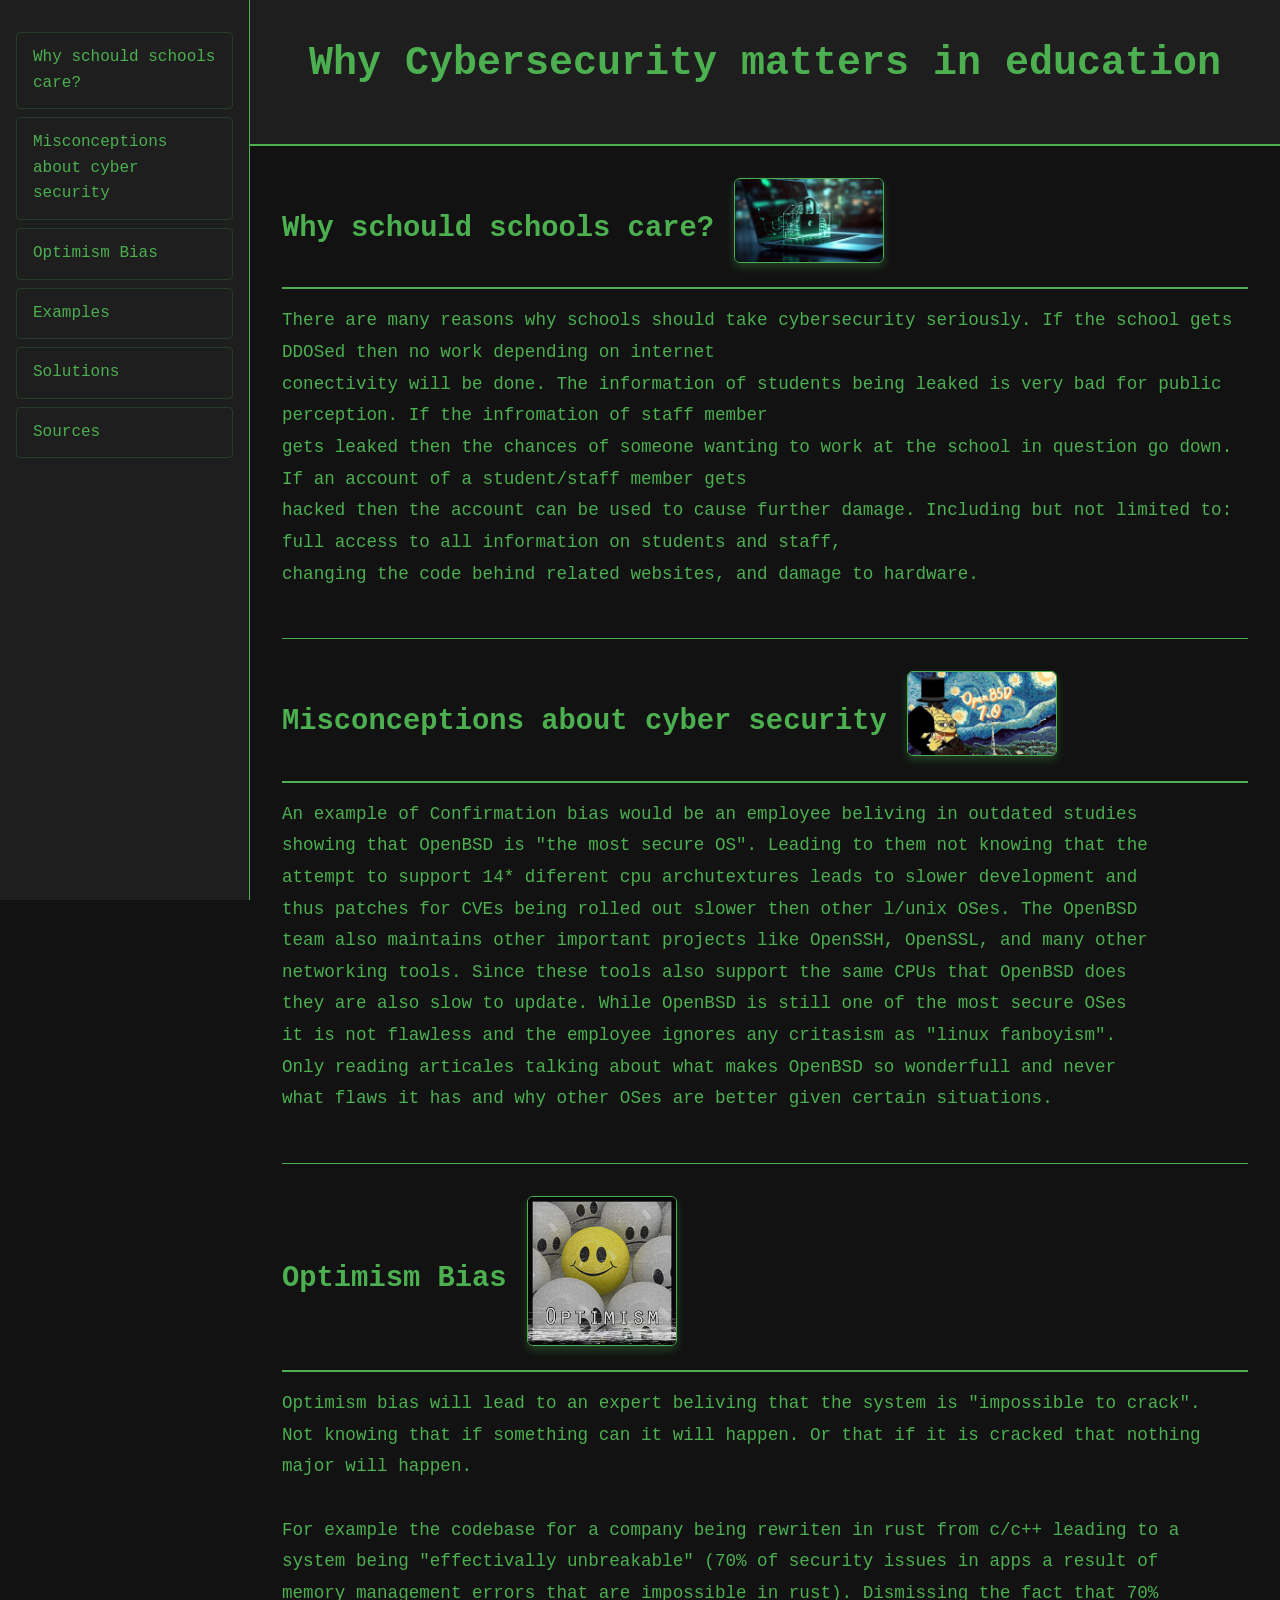
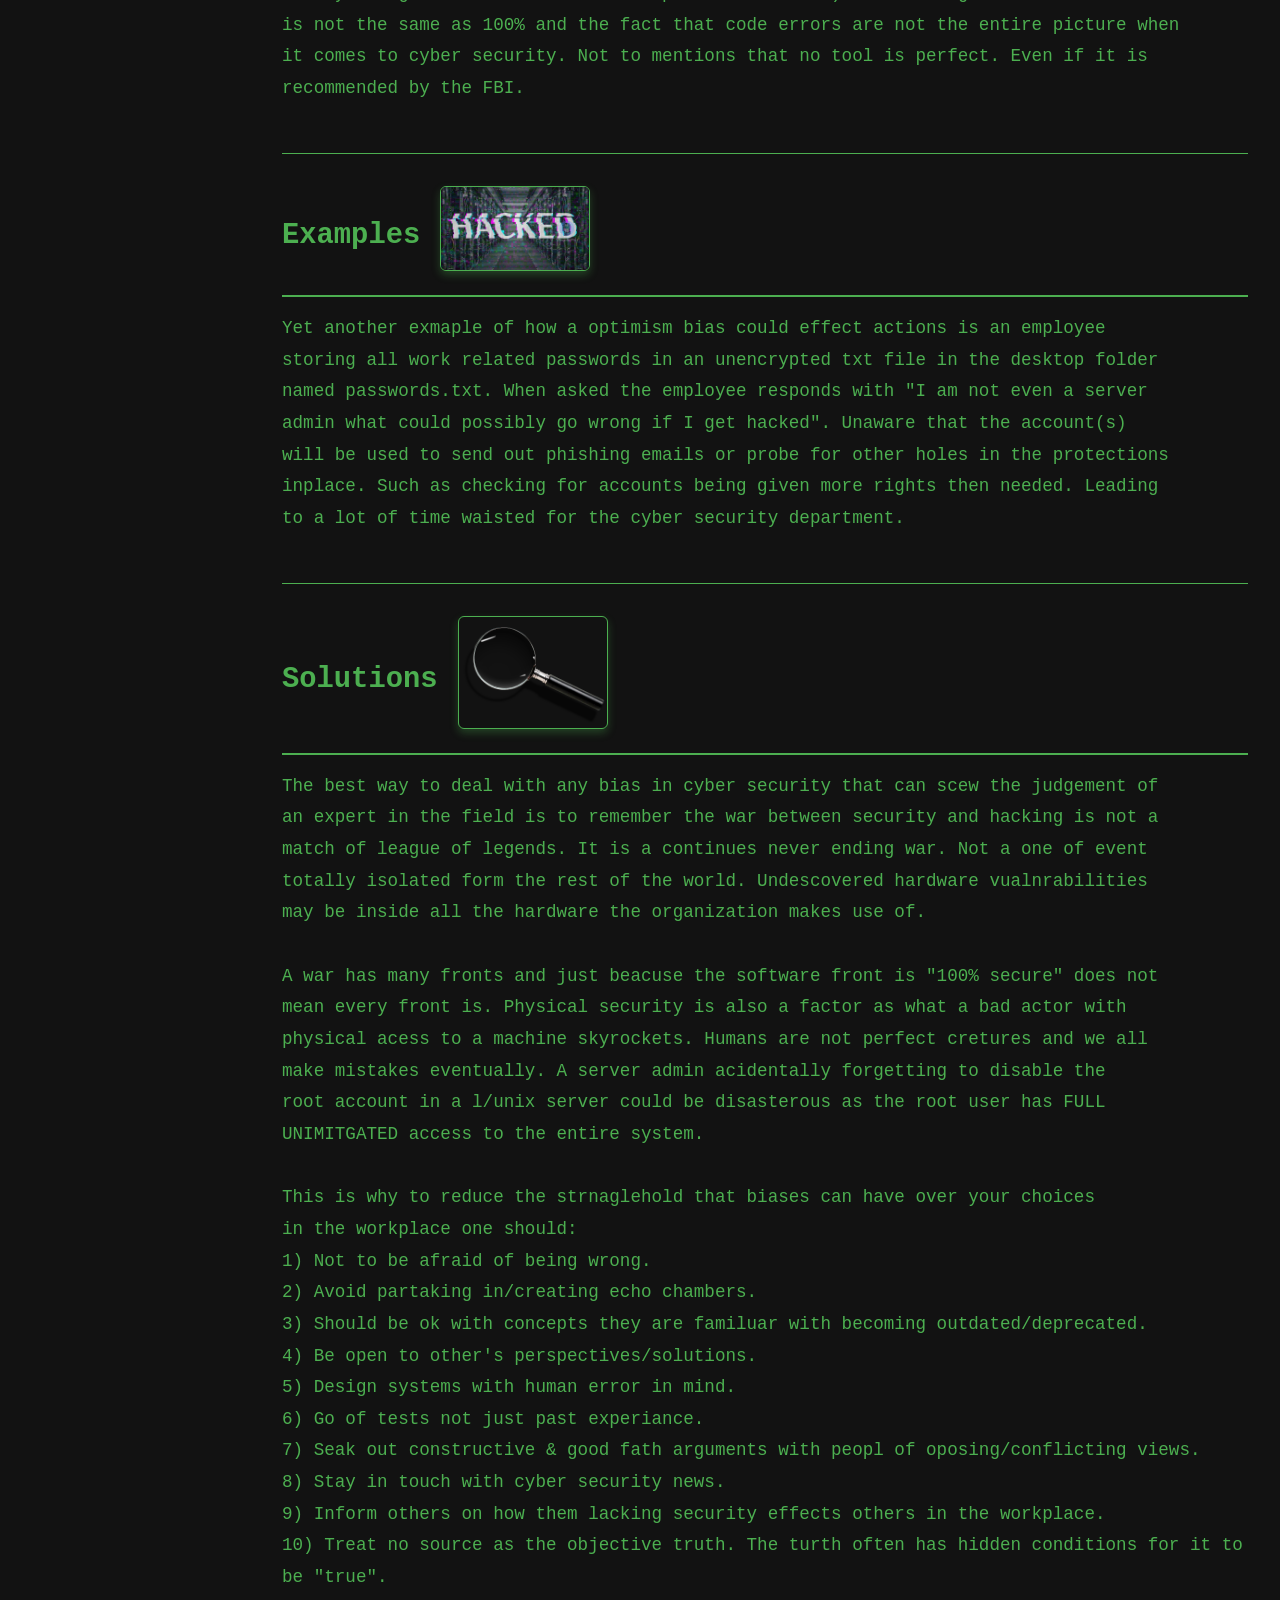
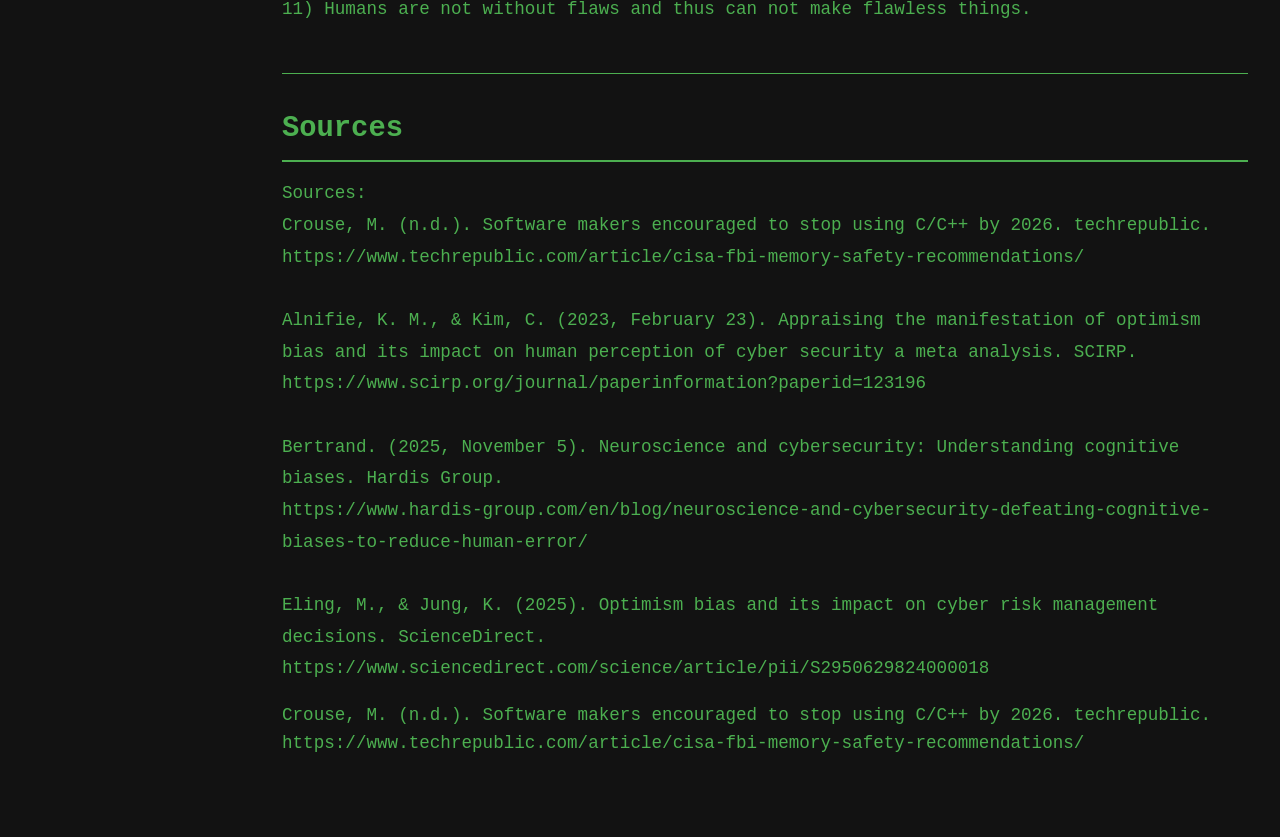
==== index.html @ ff308a9b "Auto-commit: 2026-02-11 00:17:05" ====
<!DOCTYPE html>
<html lang="en">
<head>
    <meta charset="UTF-8">
    <meta name="viewport" content="width=device-width, initial-scale=1.0">
    <title>Why Cybersecurity is important in education</title>
    <link rel="stylesheet" href="styles.css">
</head>
<body>
    <aside class="sidebar">
        <nav>
            <ul>
                <li><a href="#introduction">Why schould schools care?</a></li>
                <li><a href="#confirmation-bias">Misconceptions about cyber security</a></li>
                <li><a href="#optimism-bias">Optimism Bias</a></li>
                <li><a href="#examples">Examples</a></li>
                <li><a href="#solutions">Solutions</a></li>
                <li><a href="#sources">Sources</a></li>
            </ul>
        </nav>
    </aside>

    <div class="main-content">
        <header>
            <h1>Why Cybersecurity matters in education</h1>
        </header>

        <main>
            <section id="Why schould schools care?">
                <h2>Why schould schools care?</h2>
                <div id="introduction-content">
                    <p>Loading content...</p>
                </div>
            </section>

            <section id="confirmation-bias">
                <h2>Misconceptions about cyber security</h2>
                <div id="confirmation-bias-content">
                    <p>Loading content...</p>
                </div>
            </section>

            <section id="optimism-bias">
                <h2>Optimism Bias</h2>
                <div id="optimism-bias-content">
                    <p>Loading content...</p>
                </div>
            </section>

            <section id="examples">
                <h2>Examples</h2>
                <div id="examples-content">
                    <p>Loading content...</p>
                </div>
            </section>

            <section id="solutions">
                <h2>Solutions</h2>
                <div id="solutions-content">
                    <p>Loading content...</p>
                </div>
            </section>

            <section id="sources">
                <h2>Sources</h2>
                <div id="sources-content">
                    <p>Loading sources...</p>
                </div>
            </section>
        </main>
    </div>

    <script src="app.js"></script>
</body>
</html>
---- styles.css ----
/* Basic Reset */
* {
    margin: 0;
    padding: 0;
    box-sizing: border-box;
}

body {
    font-family: 'Courier New', 'Courier', monospace;
    line-height: 1.6;
    color: #4CAF50;
    background-color: #121212;
    transition: background-color 0.3s ease, color 0.3s ease;
    display: flex;
}

/* Sidebar Navigation */
.sidebar {
    width: 250px;
    background: #1e1e1e;
    min-height: 100vh;
    position: fixed;
    padding: 2rem 1rem;
    border-right: 1px solid #4CAF50;
    overflow-y: auto;
}

.sidebar nav ul {
    list-style: none;
    padding: 0;
}

.sidebar nav ul li {
    margin-bottom: 0.5rem;
}

.sidebar nav ul li a {
    color: #4CAF50;
    text-decoration: none;
    padding: 0.75rem 1rem;
    display: block;
    border-radius: 4px;
    transition: background-color 0.3s ease;
    border: 1px solid rgba(76, 175, 80, 0.2);
    font-family: 'Courier New', 'Courier', monospace;
}

.sidebar nav ul li a:hover {
    background-color: rgba(76, 175, 80, 0.1);
}

.sidebar nav ul li a.active {
    background-color: rgba(76, 175, 80, 0.2);
    box-shadow: 0 0 8px rgba(76, 175, 80, 0.3);
}

/* Main Content Area */
.main-content {
    flex: 1;
    margin-left: 250px; /* Same as sidebar width */
}

/* Header Styles */
header {
    background: #1e1e1e;
    color: #4CAF50;
    padding: 2rem 0;
    text-align: center;
    border-bottom: 2px solid #4CAF50;
}

header h1 {
    font-size: 2.5rem;
    margin-bottom: 1rem;
    font-family: 'Courier New', 'Courier', monospace;
}

/* Main Content Styles */
main {
    max-width: 100%;
    margin: 0 auto 2rem auto;
    padding: 0 2rem 0 2rem;
    color: #4CAF50;
    font-family: 'Courier New', 'Courier', monospace;
}

section {
    padding: 2rem 0;
    border-bottom: 1px solid #4CAF50;
}

section:last-child {
    border-bottom: none;
}

h2 {
    color: #4CAF50;
    margin-bottom: 1rem;
    font-size: 1.8rem;
    border-bottom: 2px solid #4CAF50;
    padding-bottom: 0.5rem;
    display: flex;
    align-items: center;
    font-family: 'Courier New', 'Courier', monospace;
}

h2 .image-container {
    margin-left: 20px;
    width: 150px;
    opacity: 0;
    transition: opacity 0.5s ease;
}

h2 .image-container.visible {
    opacity: 1;
}

h2 .image-container img {
    max-width: 100%;
    height: auto;
    border-radius: 6px;
    box-shadow: 0 4px 8px rgba(76, 175, 80, 0.3);
    border: 1px solid #4CAF50;
}

h3 {
    color: #4CAF50;
    margin: 1.5rem 0 1rem;
    font-size: 1.4rem;
    font-family: 'Courier New', 'Courier', monospace;
}

p {
    margin-bottom: 1rem;
    font-size: 1.1rem;
    color: #4CAF50;
    font-family: 'Courier New', 'Courier', monospace;
}

ol {
    margin-left: 2rem;
    margin-bottom: 1.5rem;
    color: #4CAF50;
    font-family: 'Courier New', 'Courier', monospace;
}

ol li {
    margin-bottom: 0.5rem;
}

/* Loaded text styles */
.loaded-text {
    margin: 1rem 0;
}

.loaded-text p {
    line-height: 1.8;
    white-space: pre-line; /* Preserves line breaks */
    font-family: 'Courier New', 'Courier', monospace;
    color: #4CAF50;
}

/* Responsive Design */
@media (max-width: 768px) {
    body {
        flex-direction: column;
    }

    .sidebar {
        width: 100%;
        min-height: auto;
        position: static;
        border-right: none;
        border-bottom: 2px solid #4CAF50;
    }

    .main-content {
        margin-left: 0;
    }

    header h1 {
        font-size: 2rem;
    }

    main {
        padding: 0 1rem;
    }

    section {
        padding: 1.5rem 0;
    }

    h2 {
        display: block;
    }

    h2 .image-container {
        display: block;
        width: 100%;
        max-width: 200px;
        margin: 10px 0 0 0;
    }
}
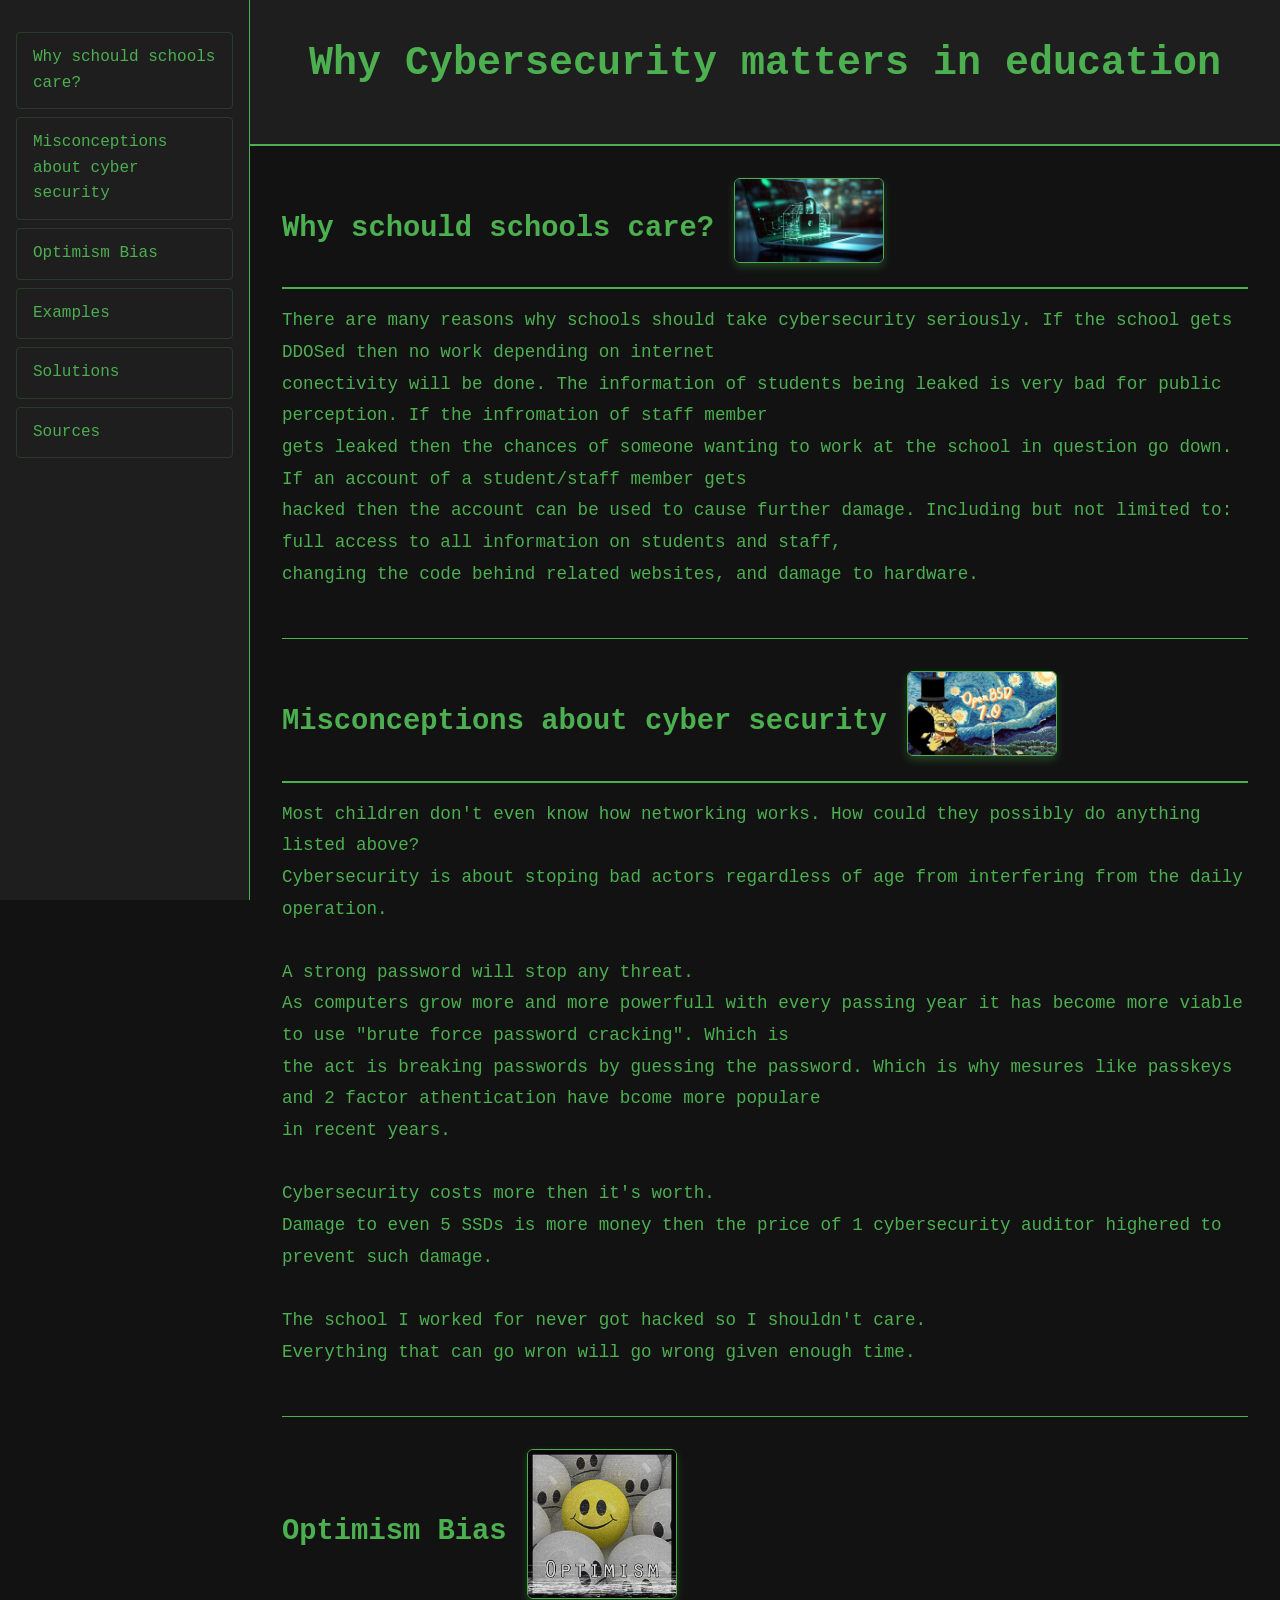
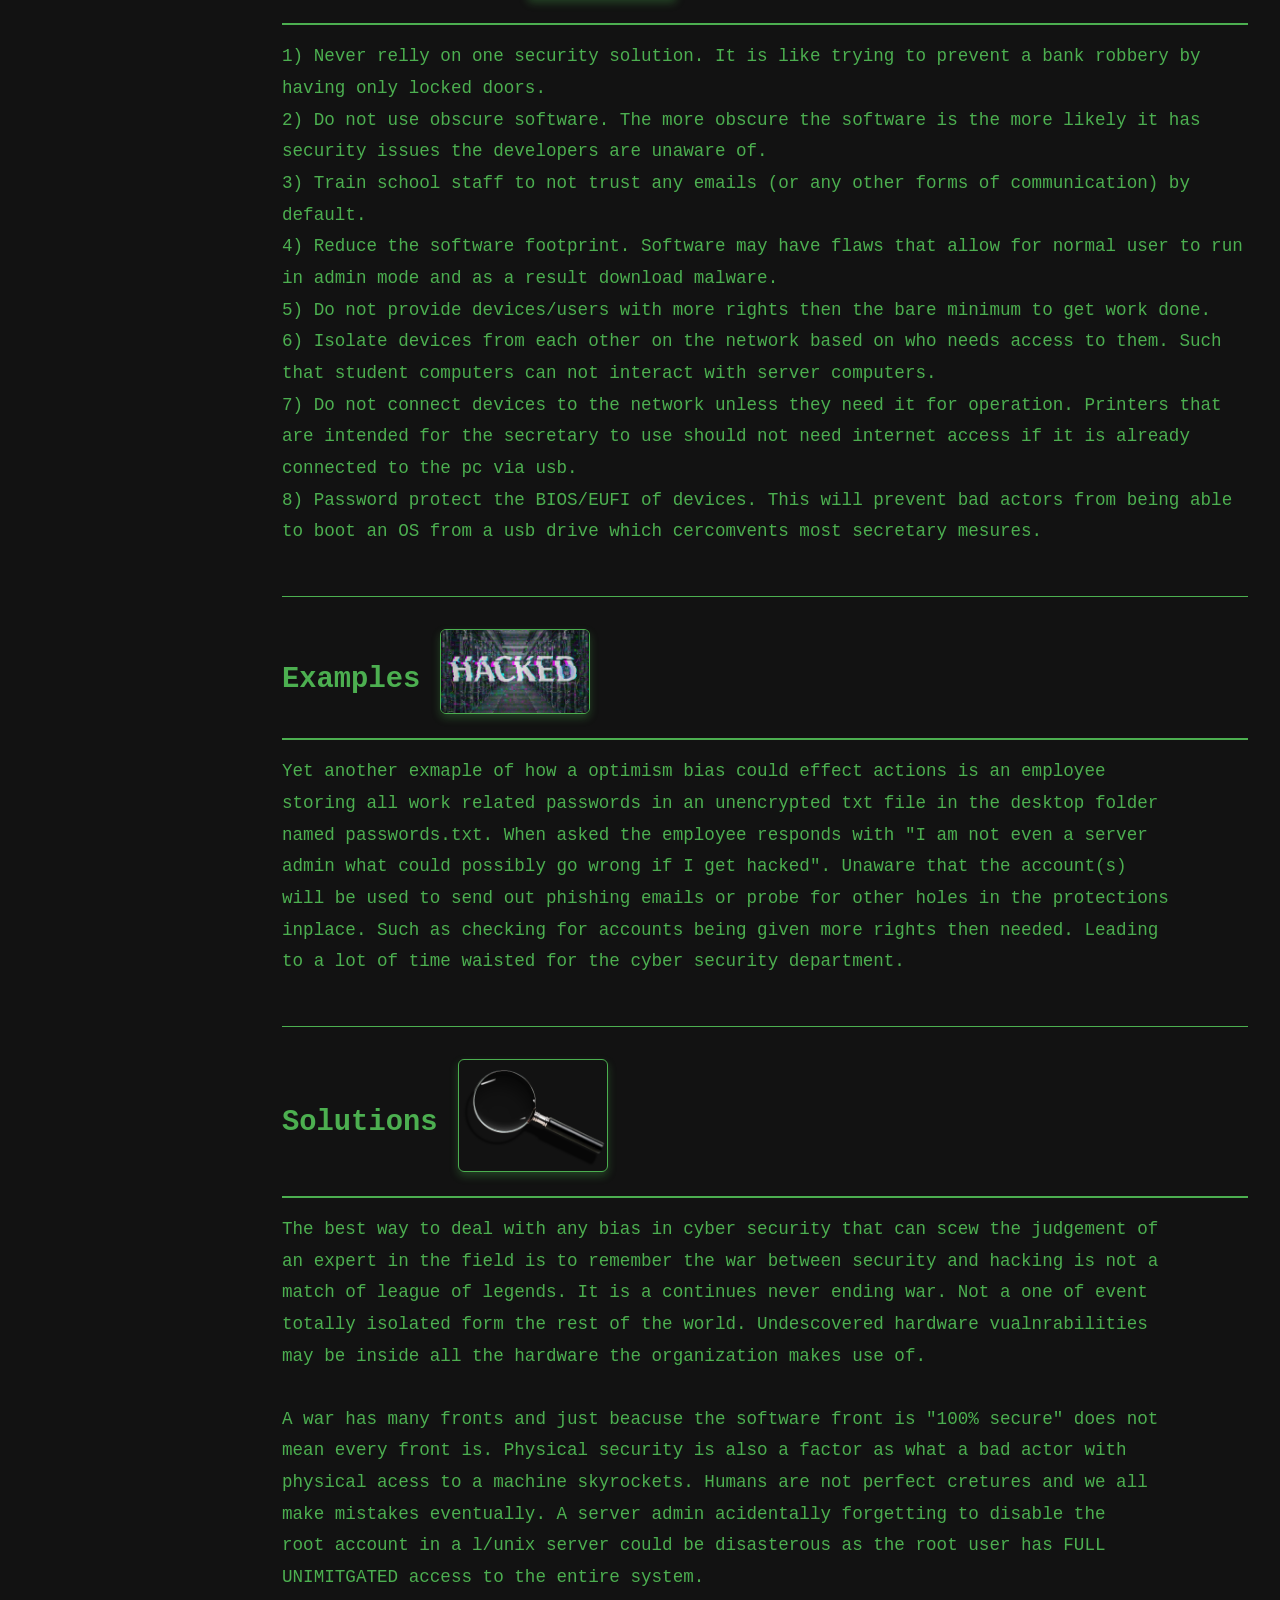
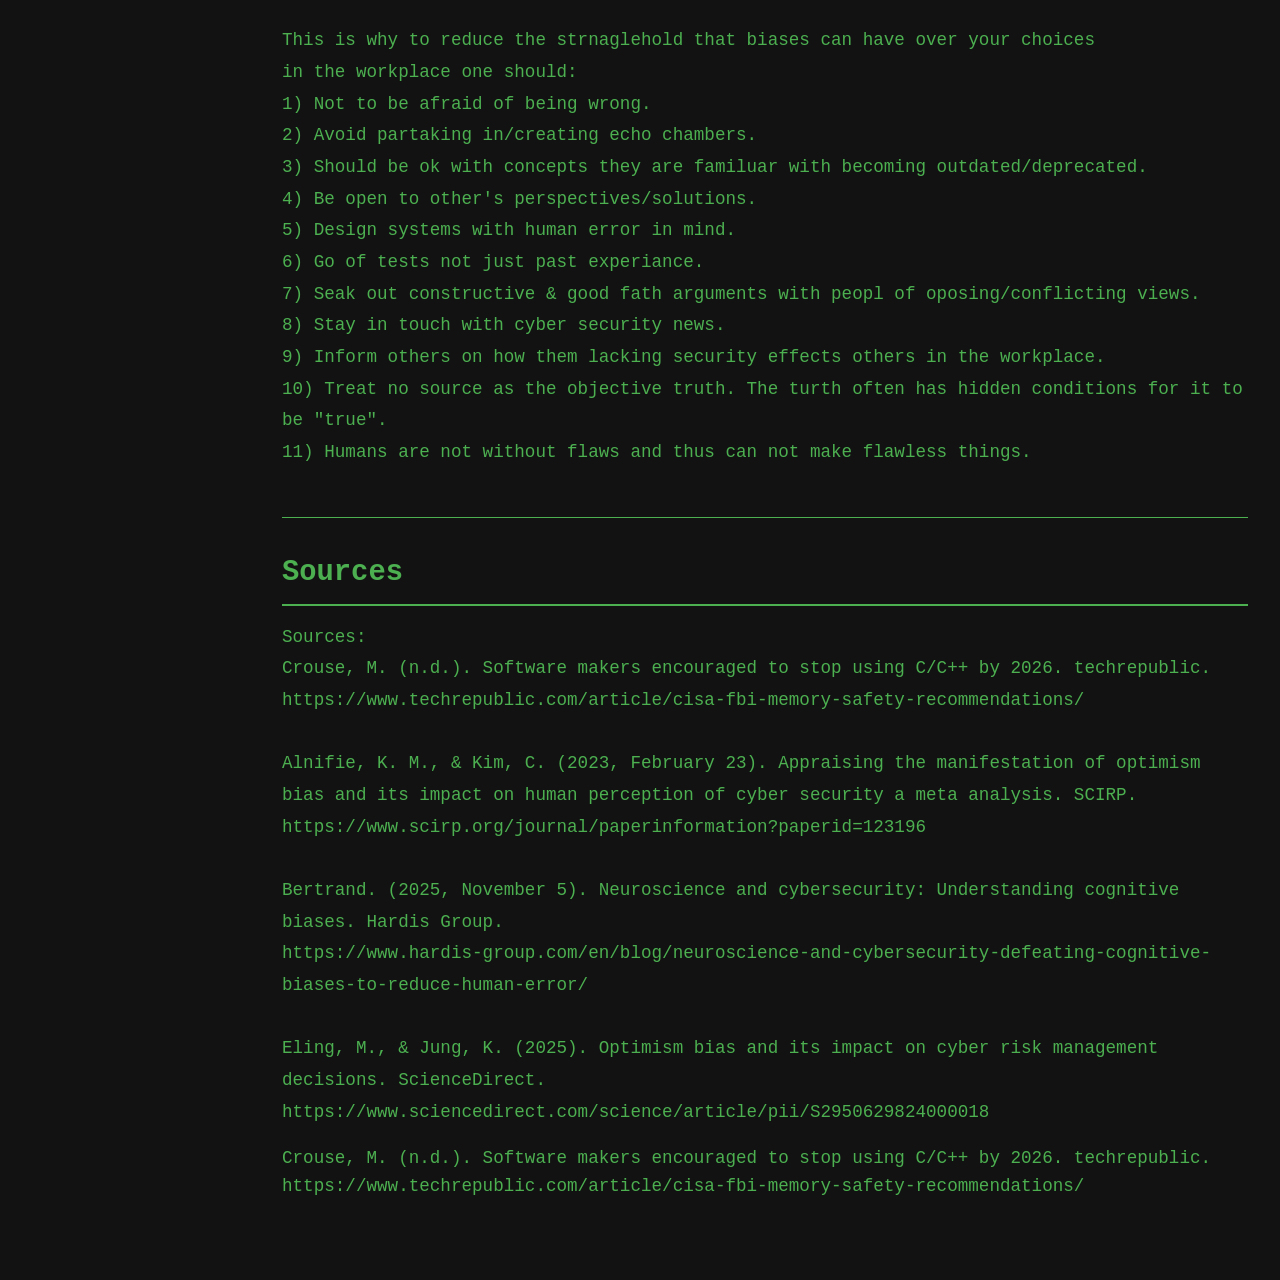
==== commit 7a2b752f: "Auto-commit: 2026-02-11 00:36:14" ====
--- a/index.html
+++ b/index.html
@@ -33,14 +33,14 @@
                 </div>
             </section>
 
-            <section id="confirmation-bias">
+            <section id="Misconceptions about cyber security">
                 <h2>Misconceptions about cyber security</h2>
                 <div id="confirmation-bias-content">
                     <p>Loading content...</p>
                 </div>
             </section>
 
-            <section id="optimism-bias">
+            <section id=" How to improve cybersecurity">
                 <h2>Optimism Bias</h2>
                 <div id="optimism-bias-content">
                     <p>Loading content...</p>
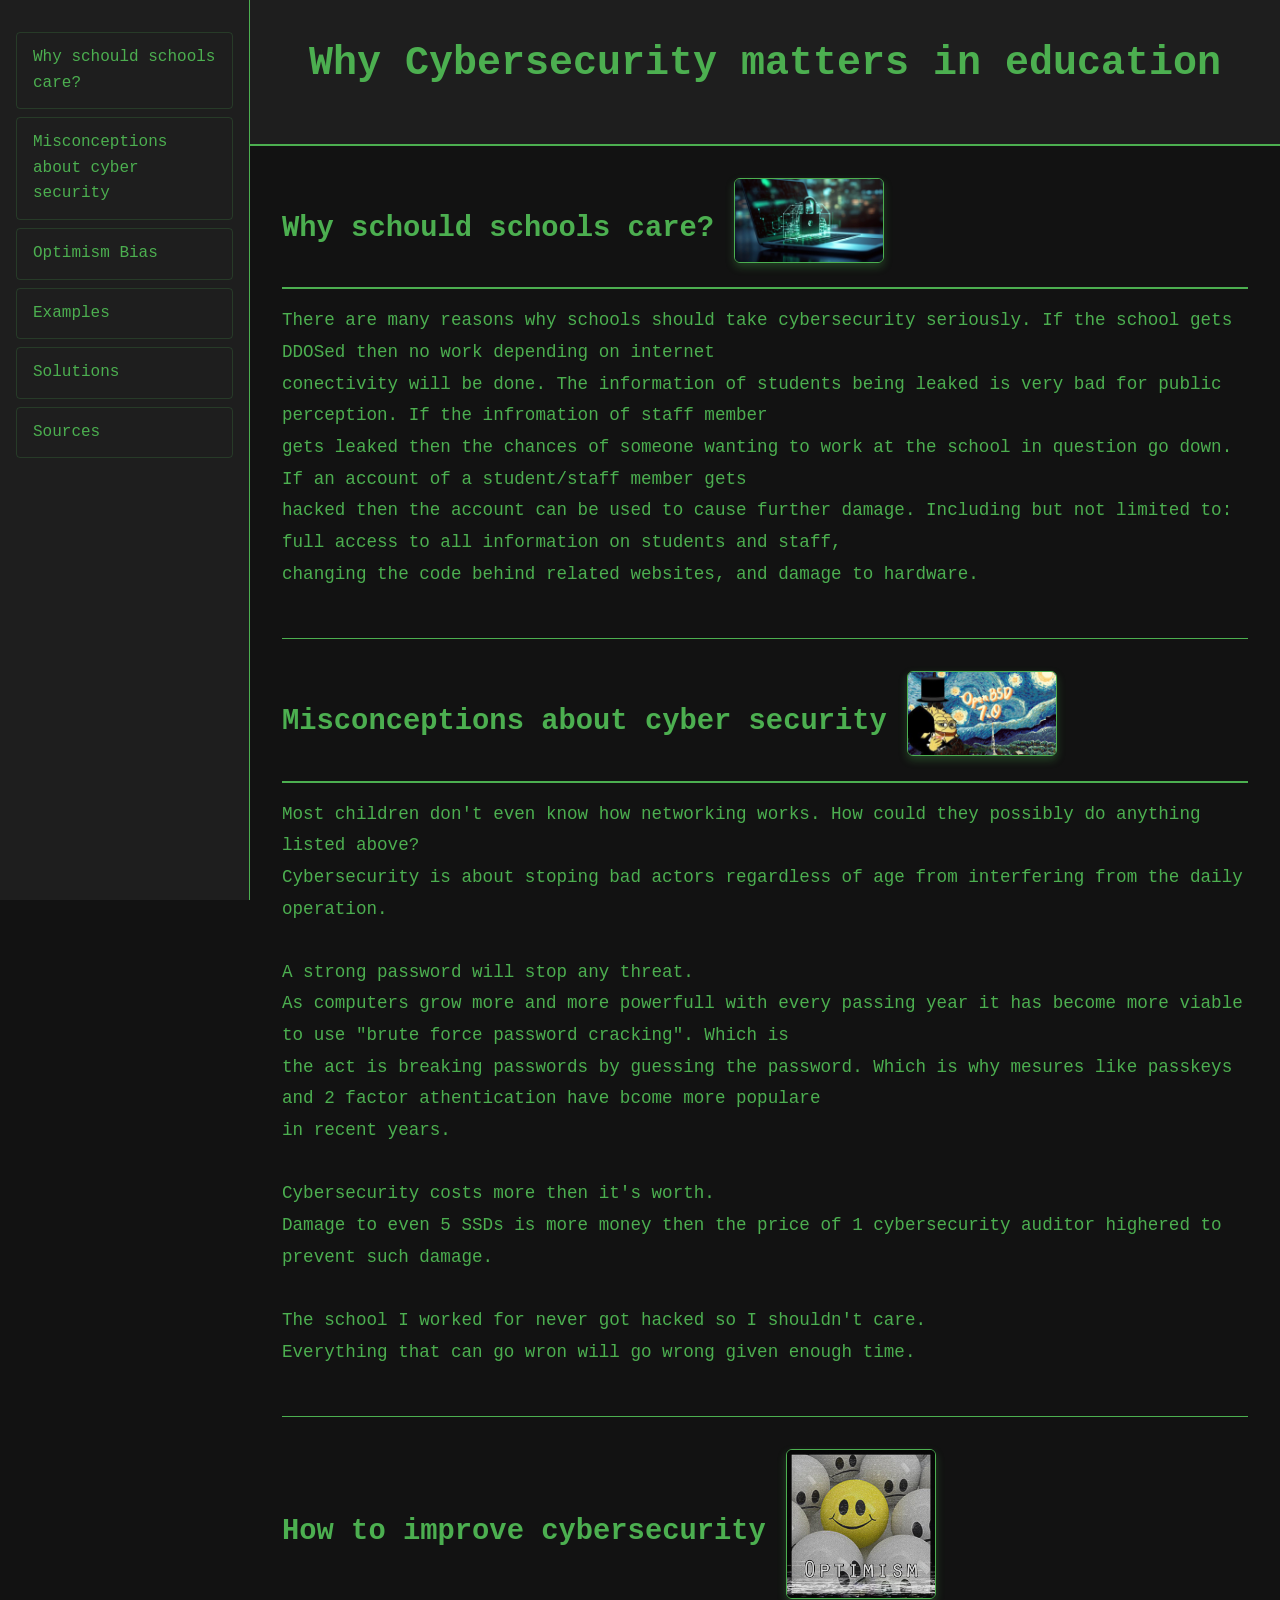
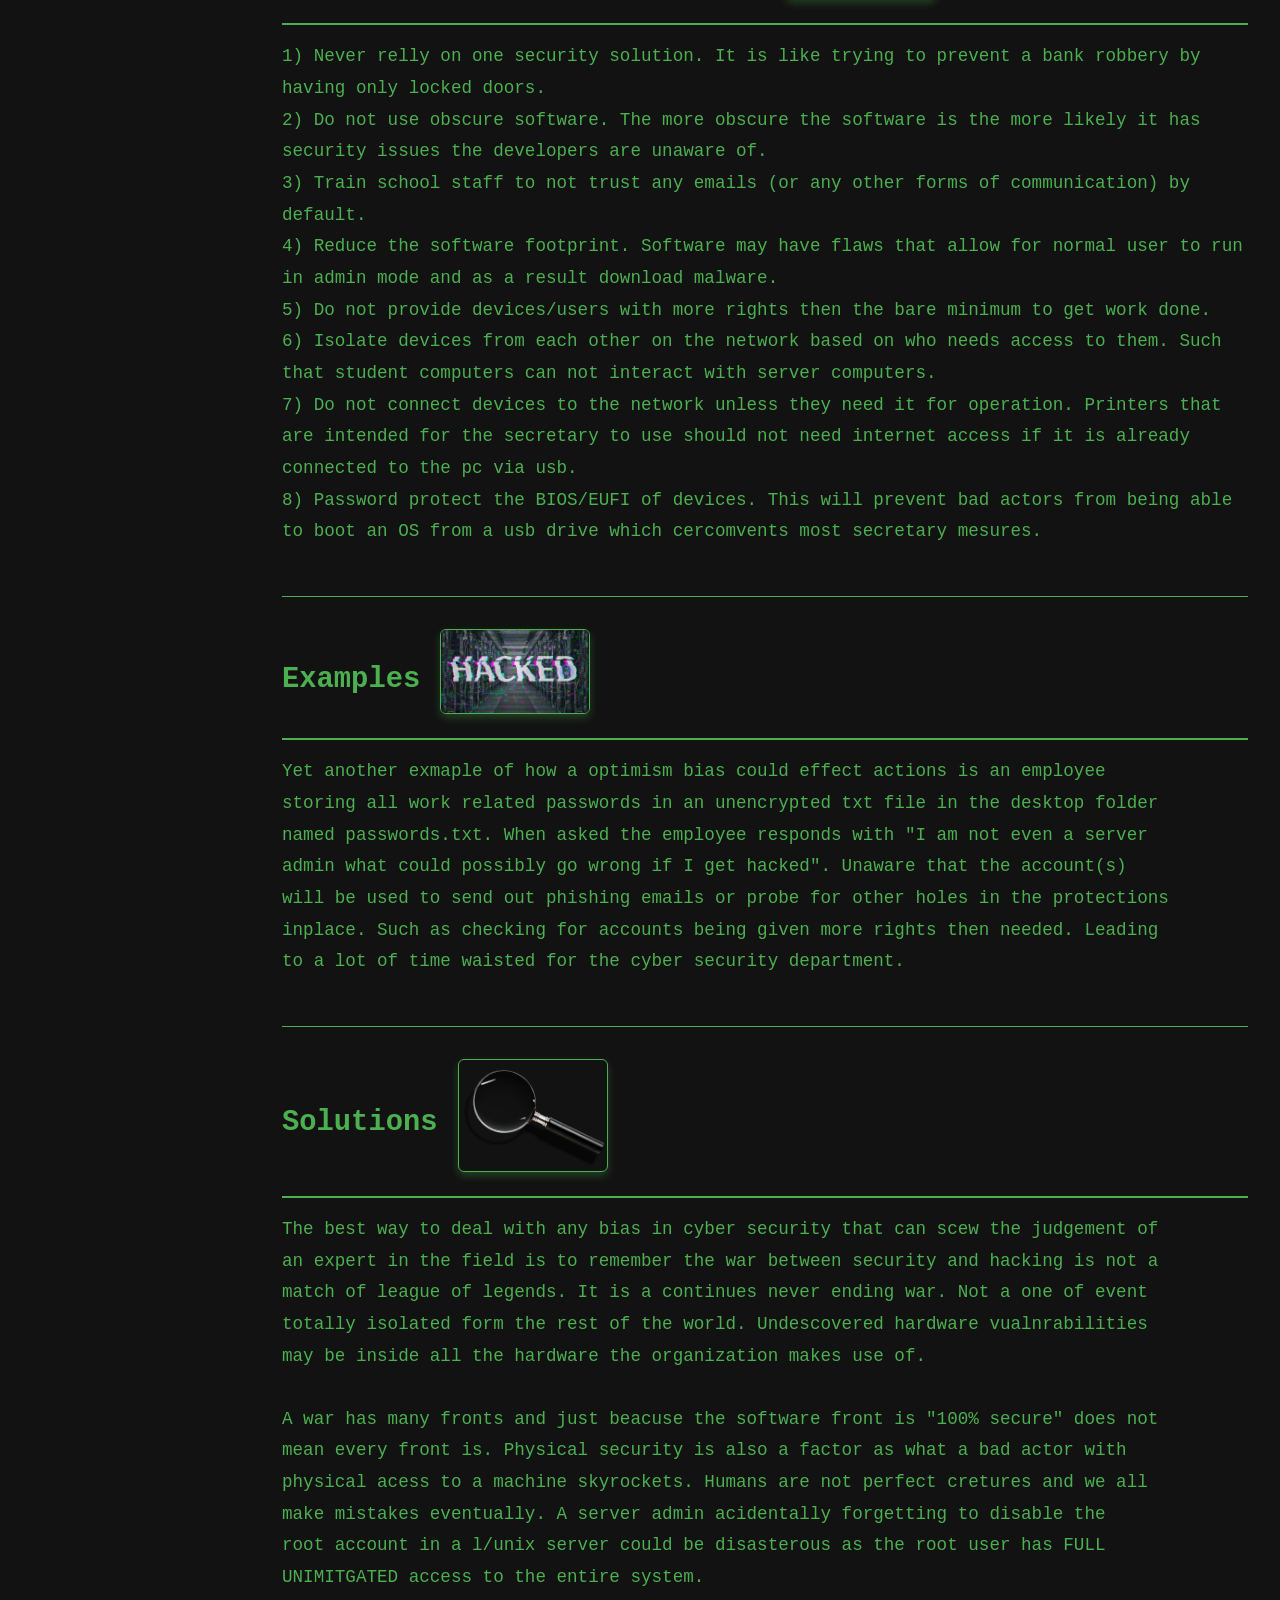
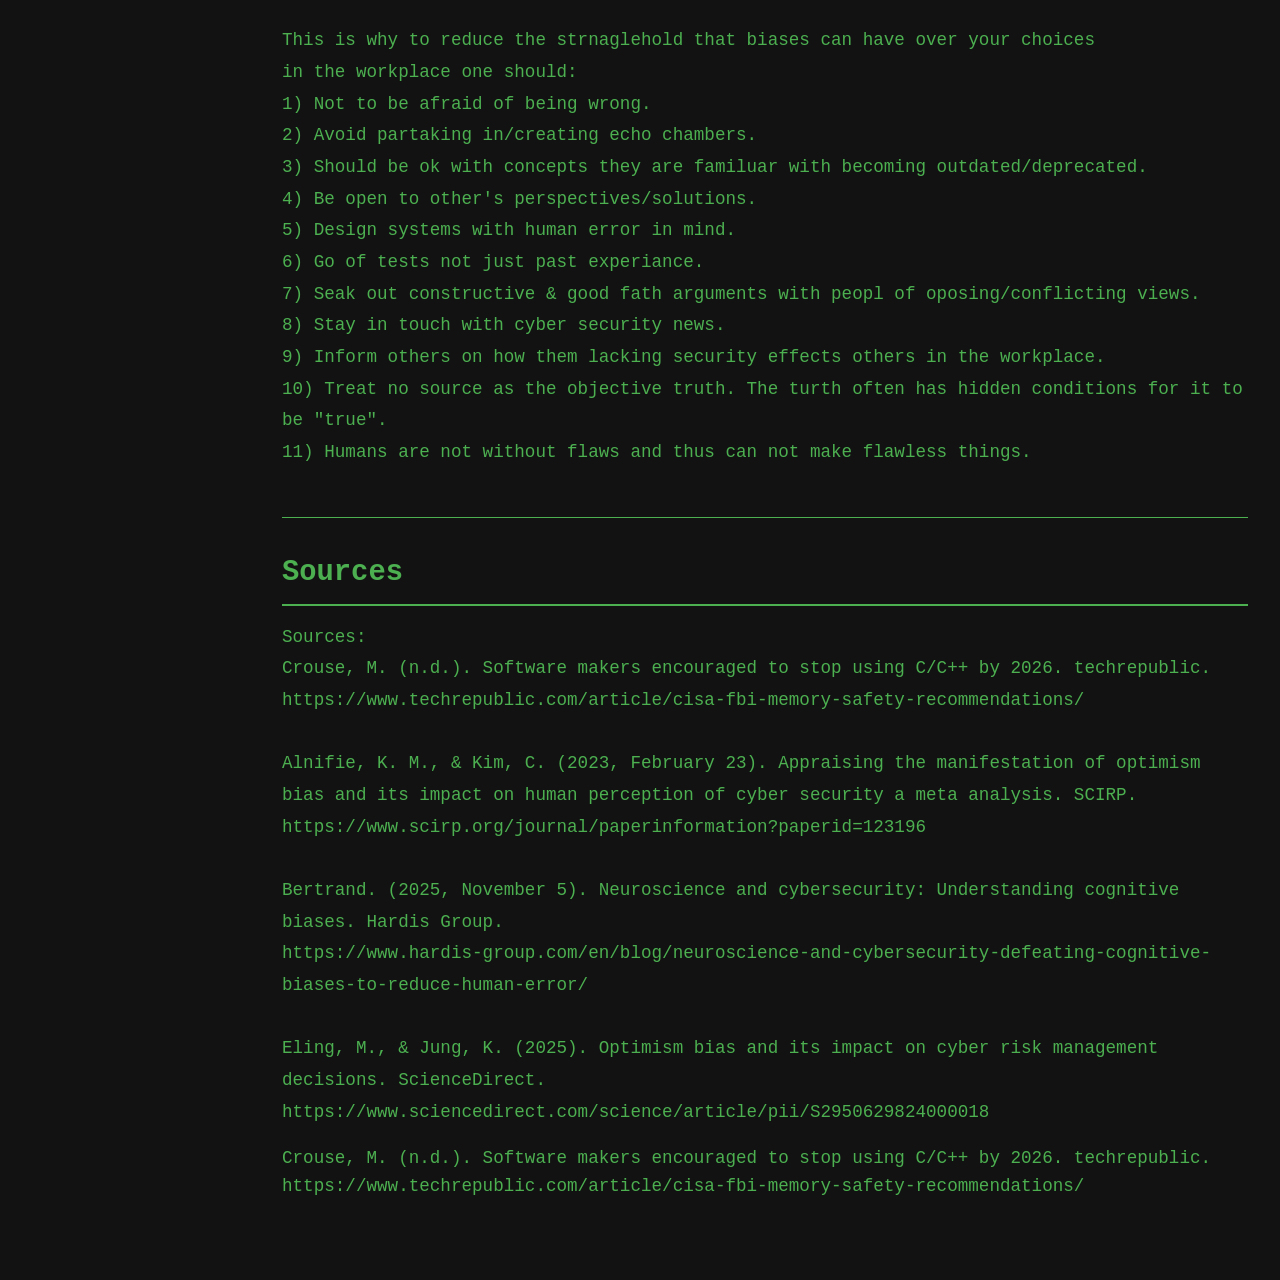
==== commit f850da5e: "Auto-commit: 2026-02-11 00:36:21" ====
--- a/index.html
+++ b/index.html
@@ -41,7 +41,7 @@
             </section>
 
             <section id=" How to improve cybersecurity">
-                <h2>Optimism Bias</h2>
+                <h2> How to improve cybersecurity</h2>
                 <div id="optimism-bias-content">
                     <p>Loading content...</p>
                 </div>
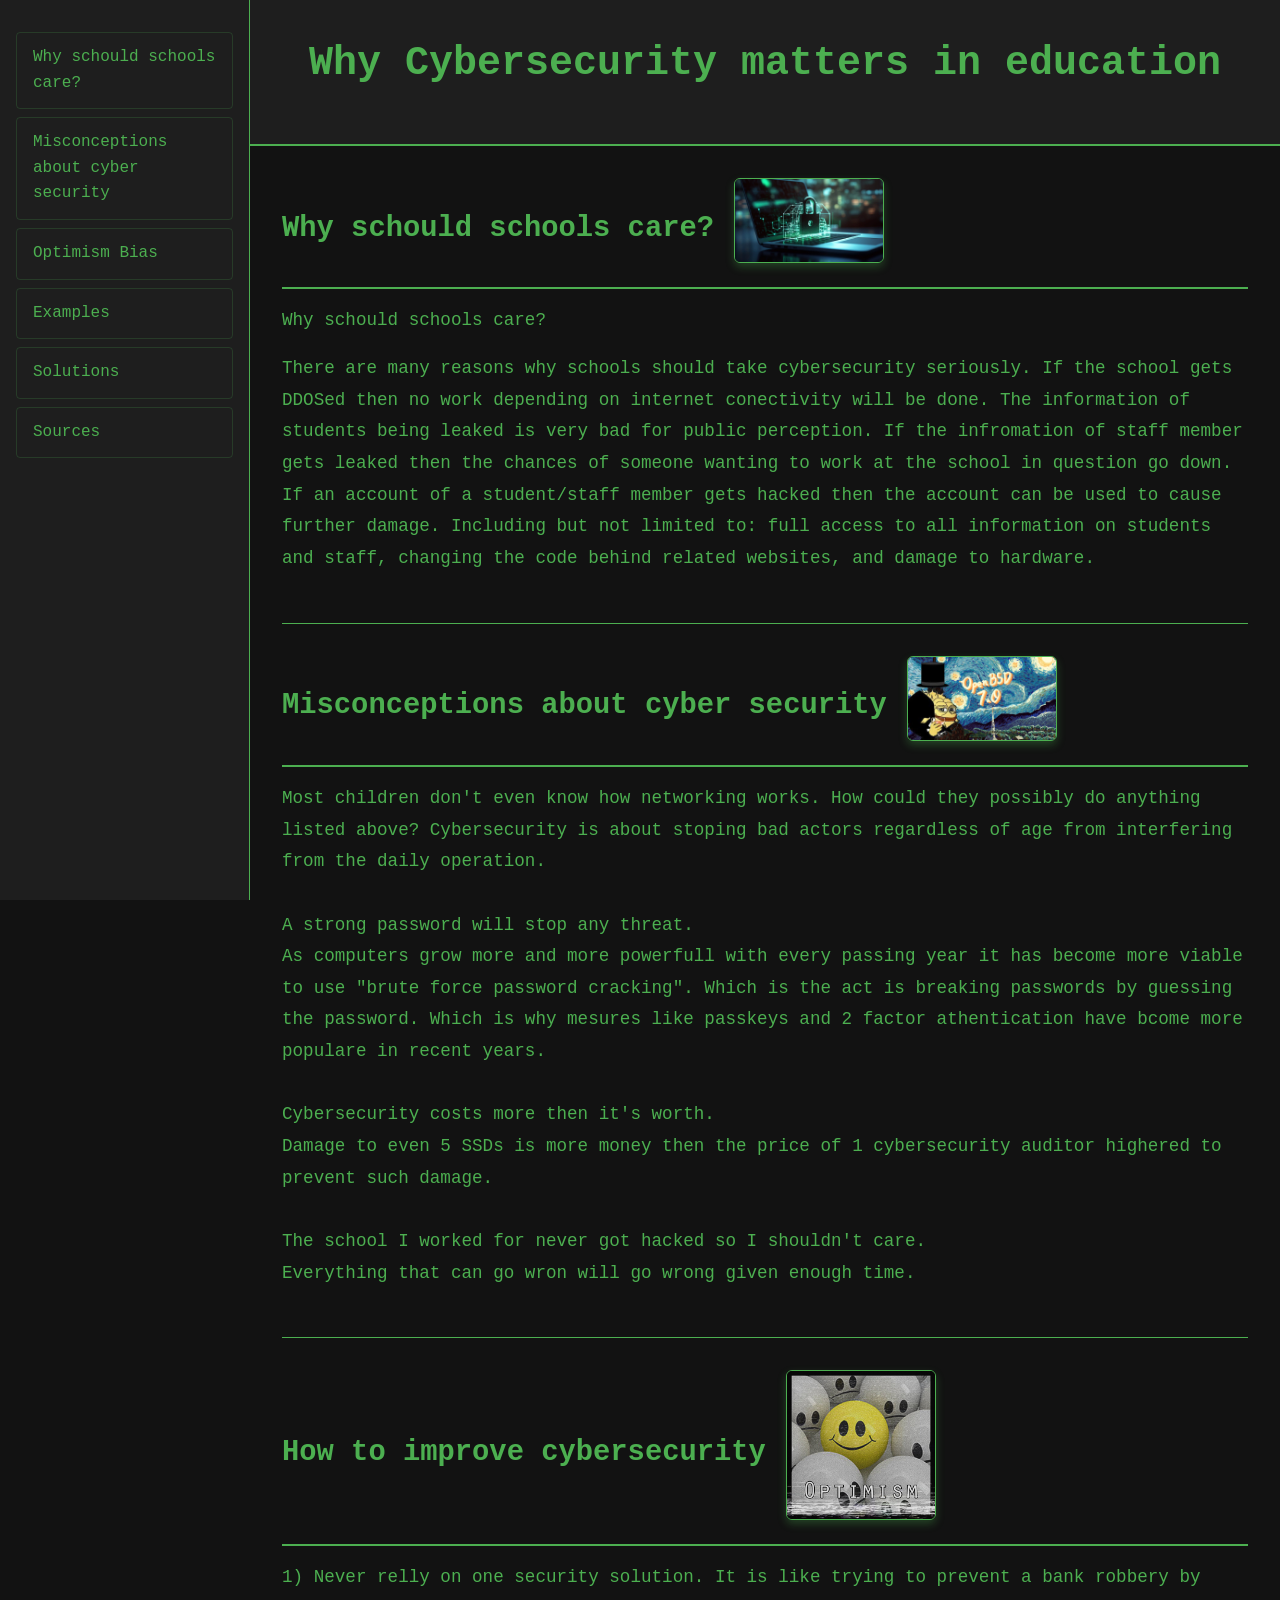
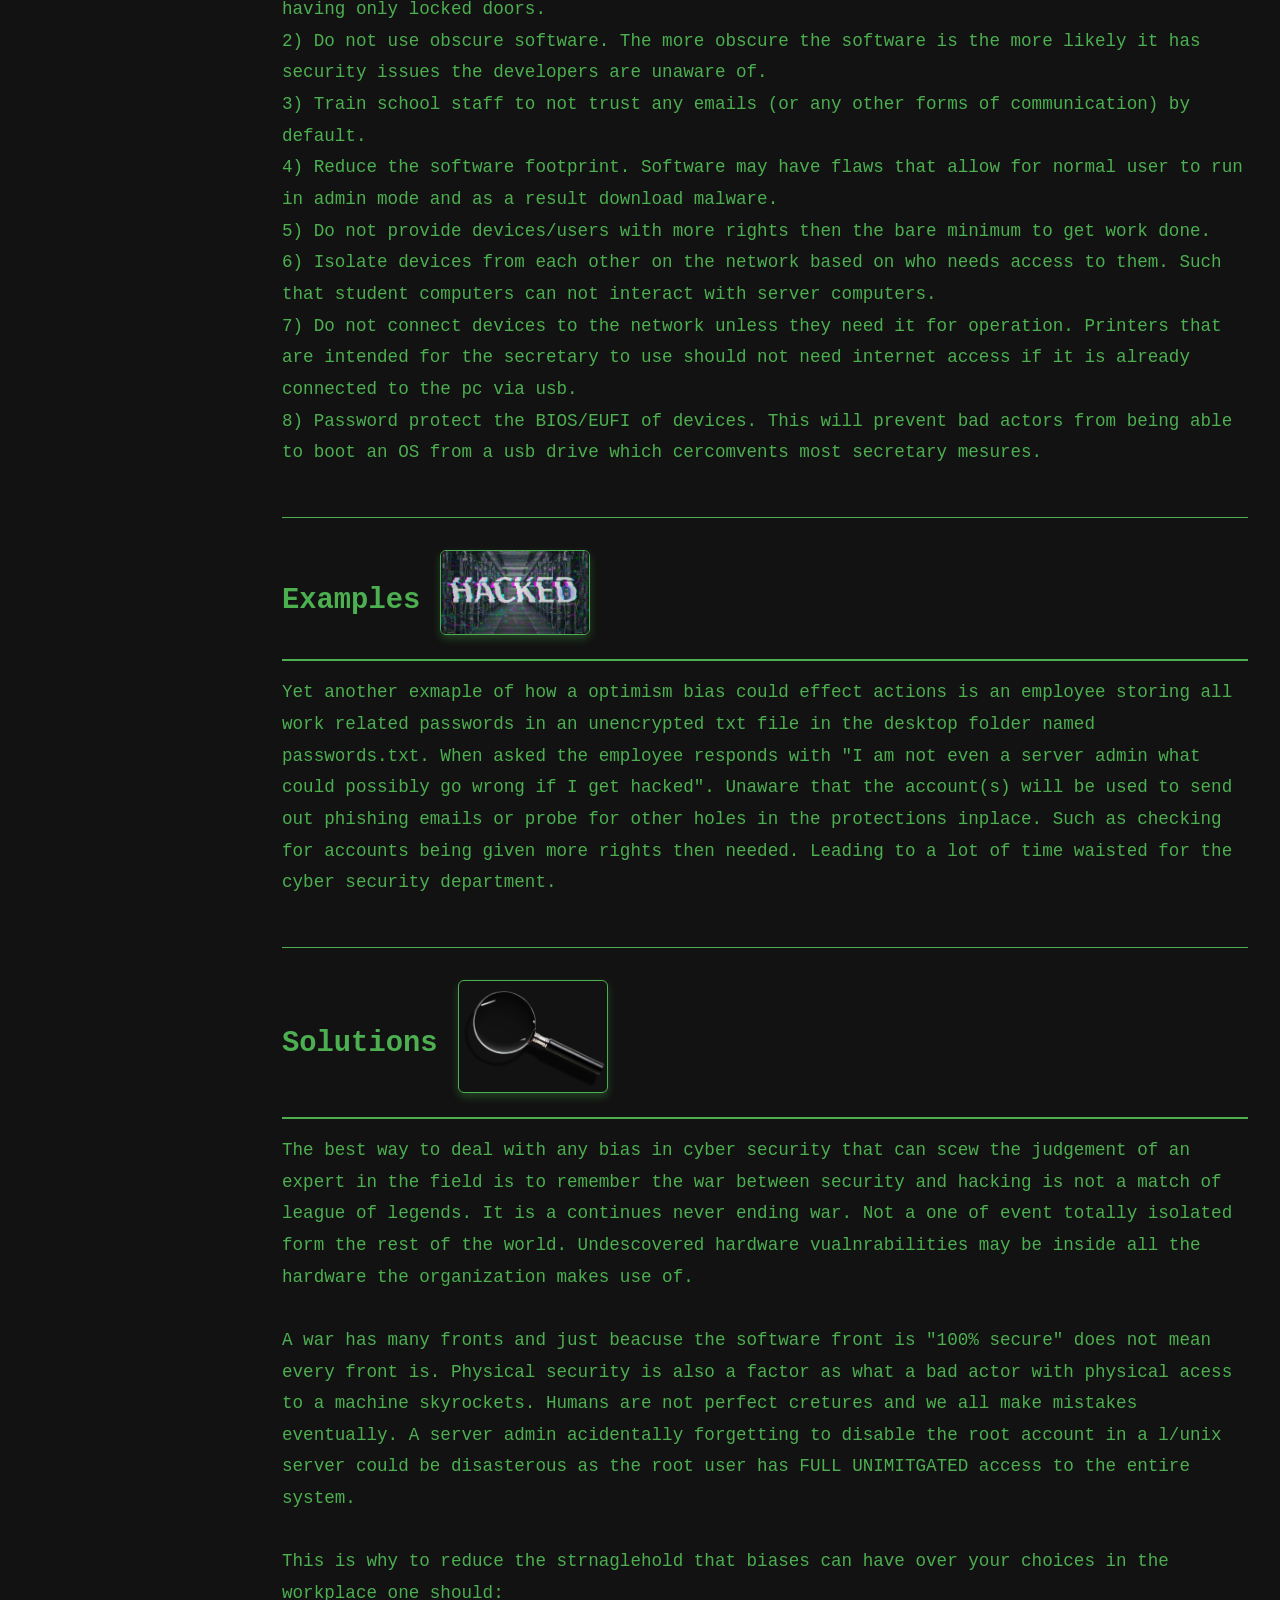
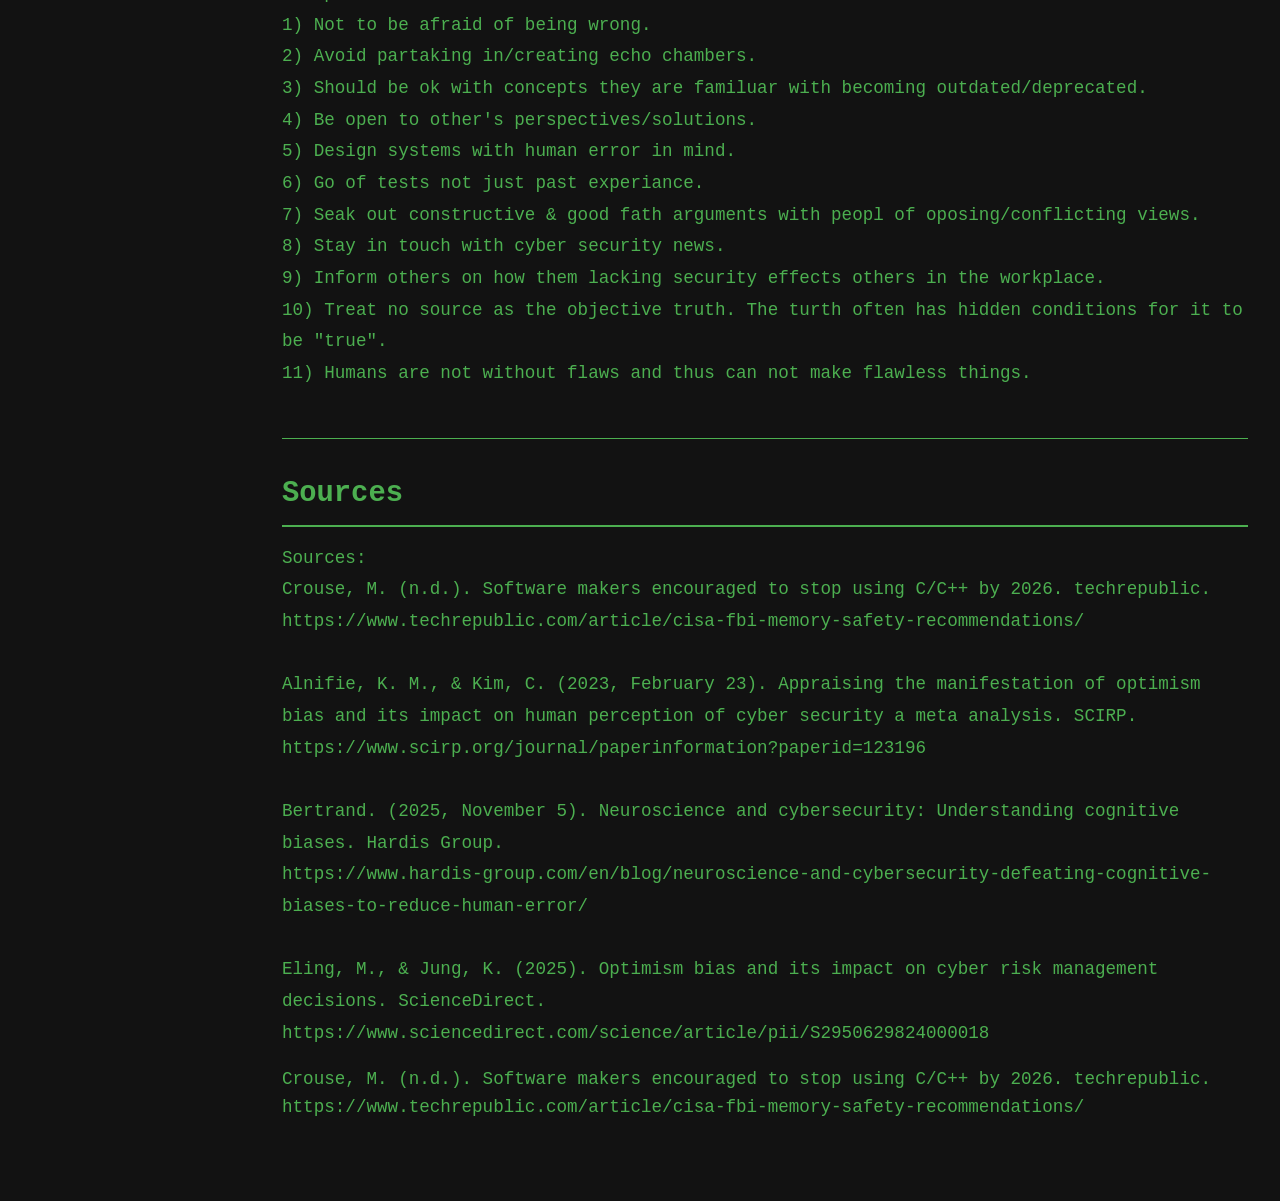
==== commit 213d144d: "Auto-commit: 2026-02-11 00:54:04" ====
--- a/index.html
+++ b/index.html
@@ -26,21 +26,21 @@
         </header>
 
         <main>
-            <section id="Why schould schools care?">
+            <section id="introduction">
                 <h2>Why schould schools care?</h2>
                 <div id="introduction-content">
                     <p>Loading content...</p>
                 </div>
             </section>
 
-            <section id="Misconceptions about cyber security">
+            <section id="confirmation-bias">
                 <h2>Misconceptions about cyber security</h2>
                 <div id="confirmation-bias-content">
                     <p>Loading content...</p>
                 </div>
             </section>
 
-            <section id=" How to improve cybersecurity">
+            <section id="optimism-bias">
                 <h2> How to improve cybersecurity</h2>
                 <div id="optimism-bias-content">
                     <p>Loading content...</p>
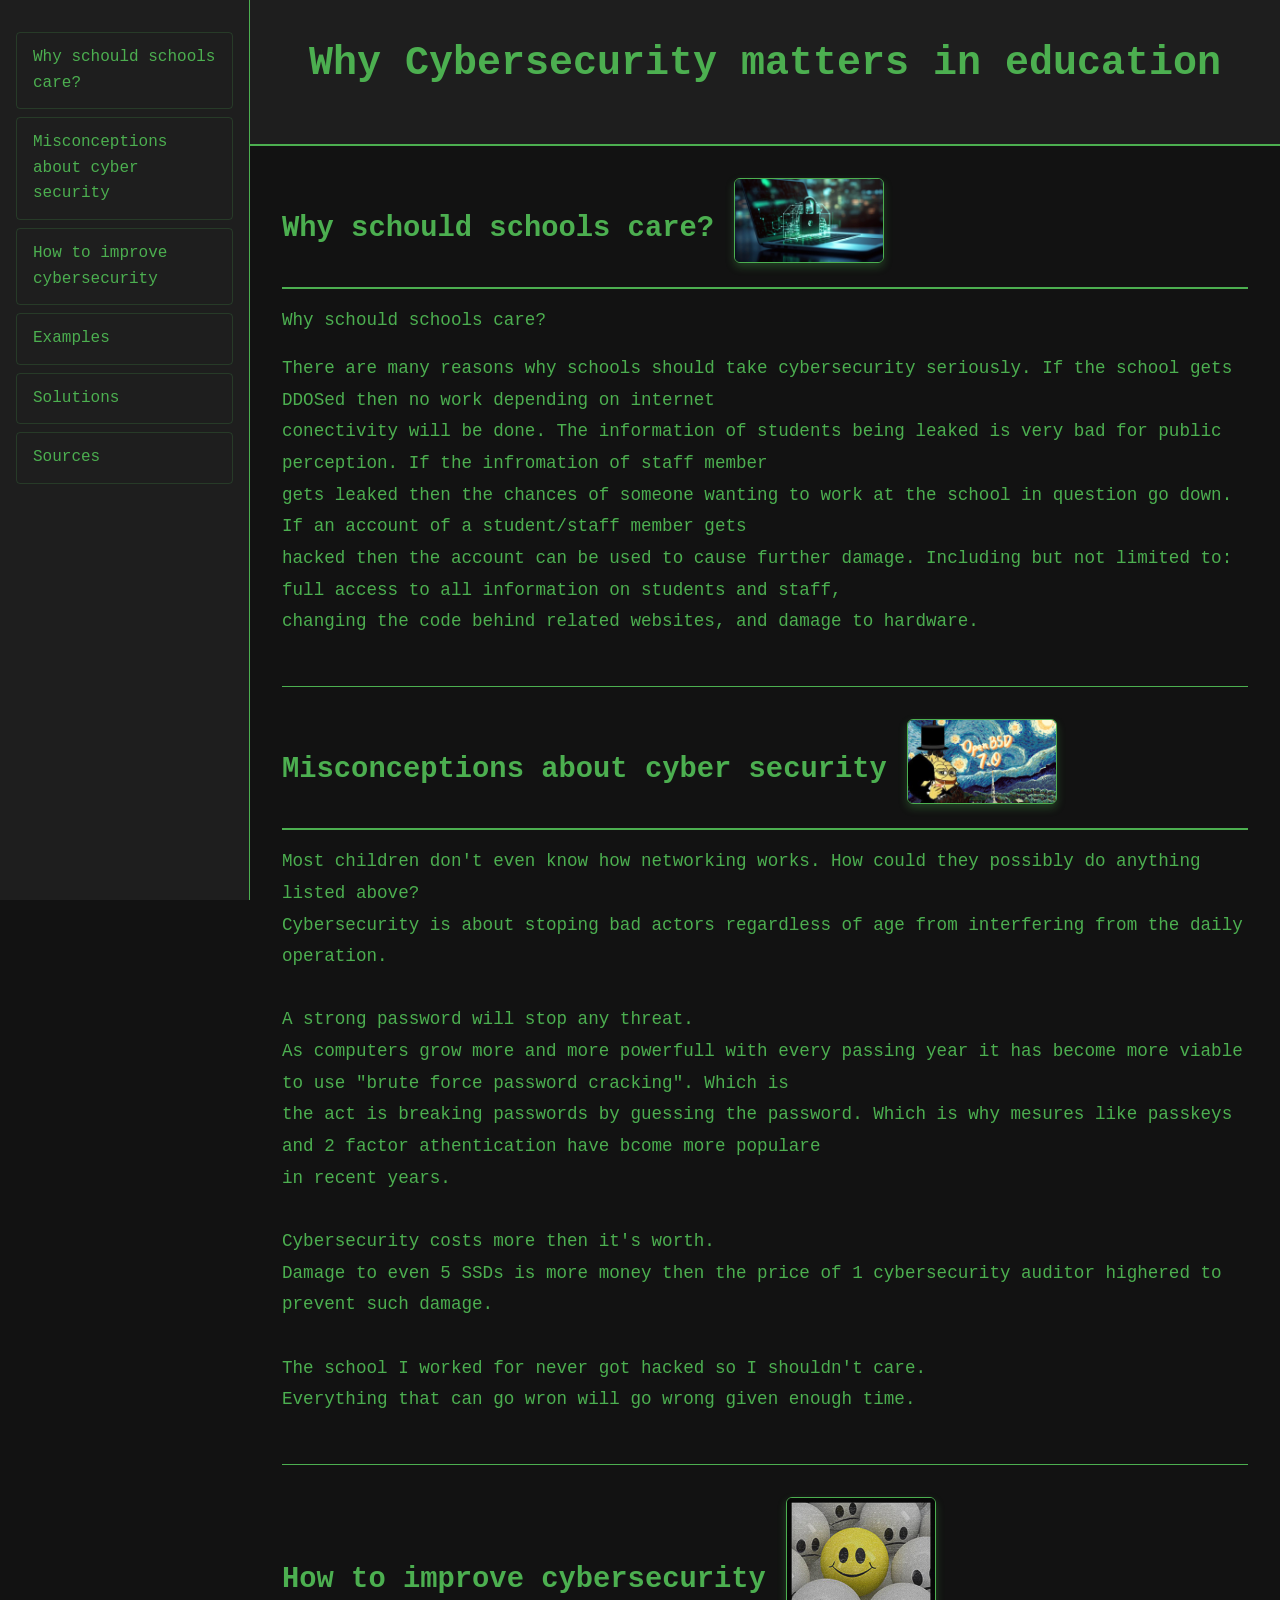
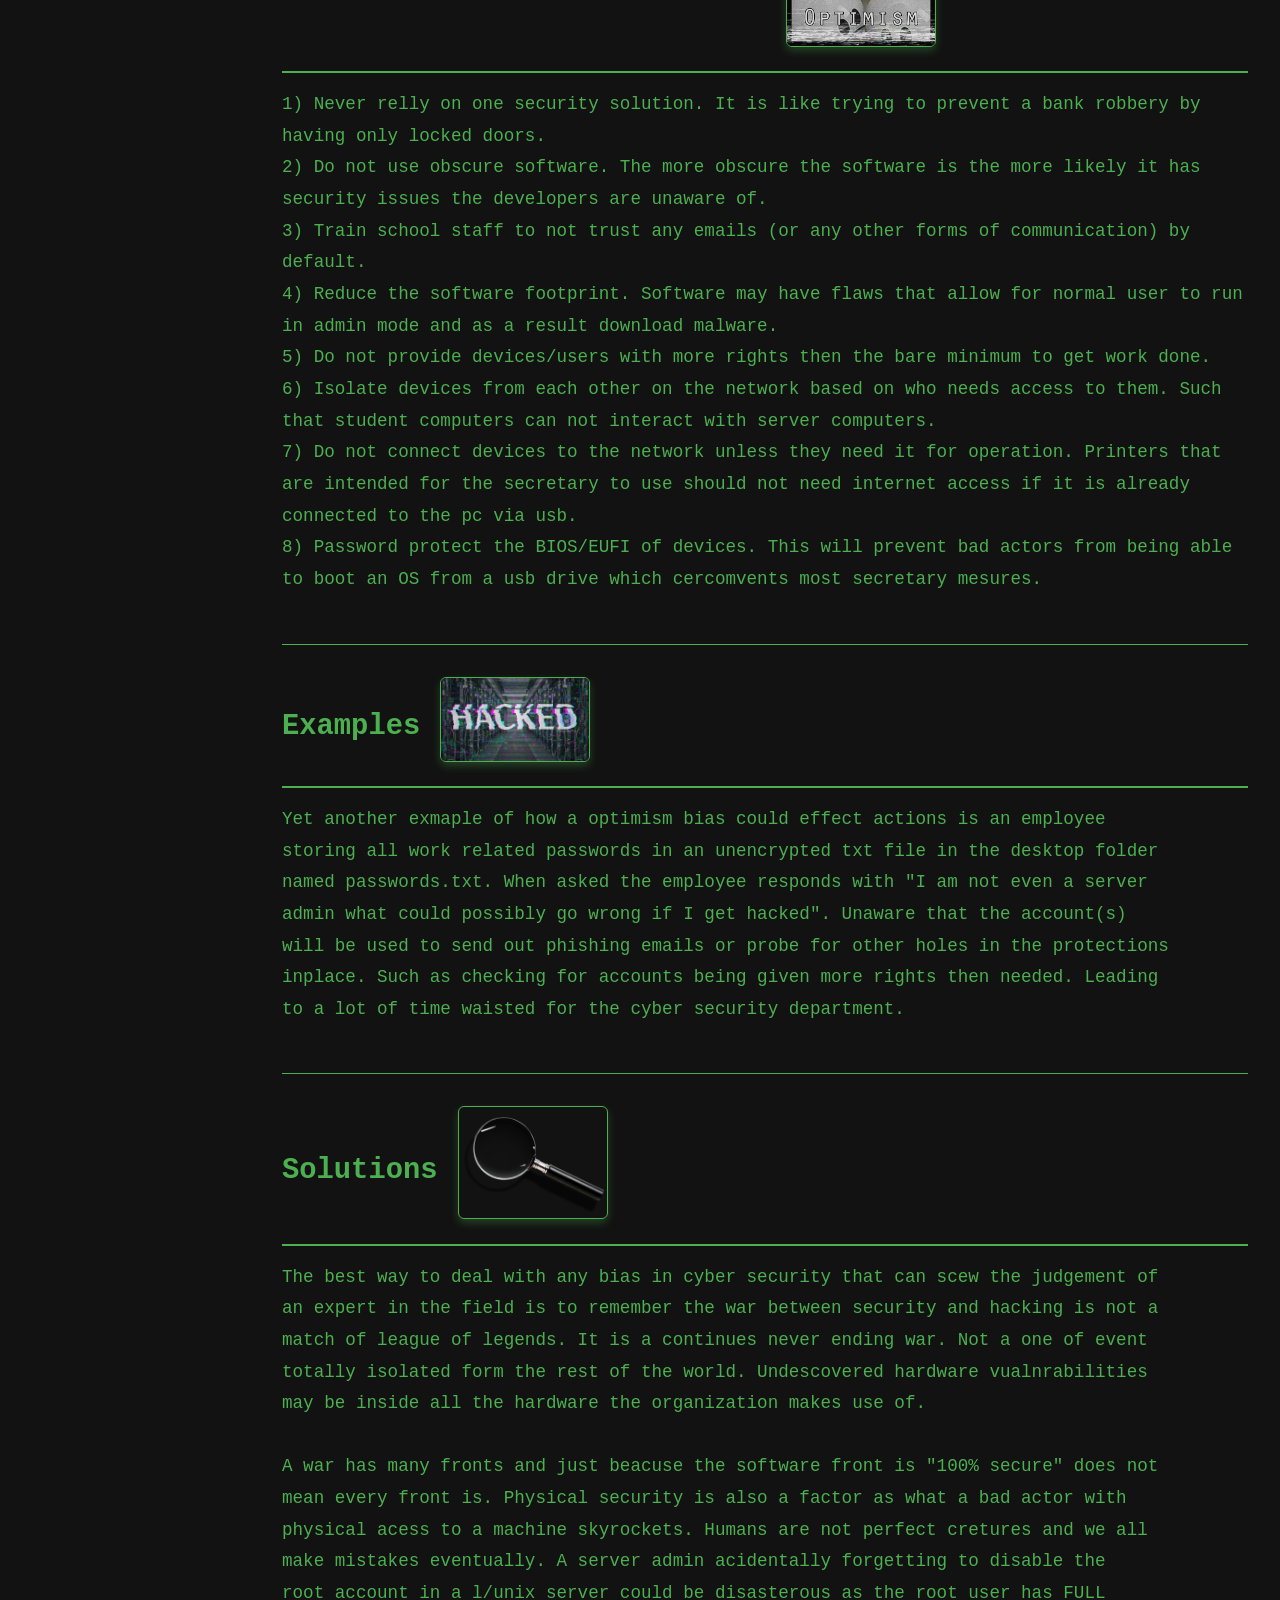
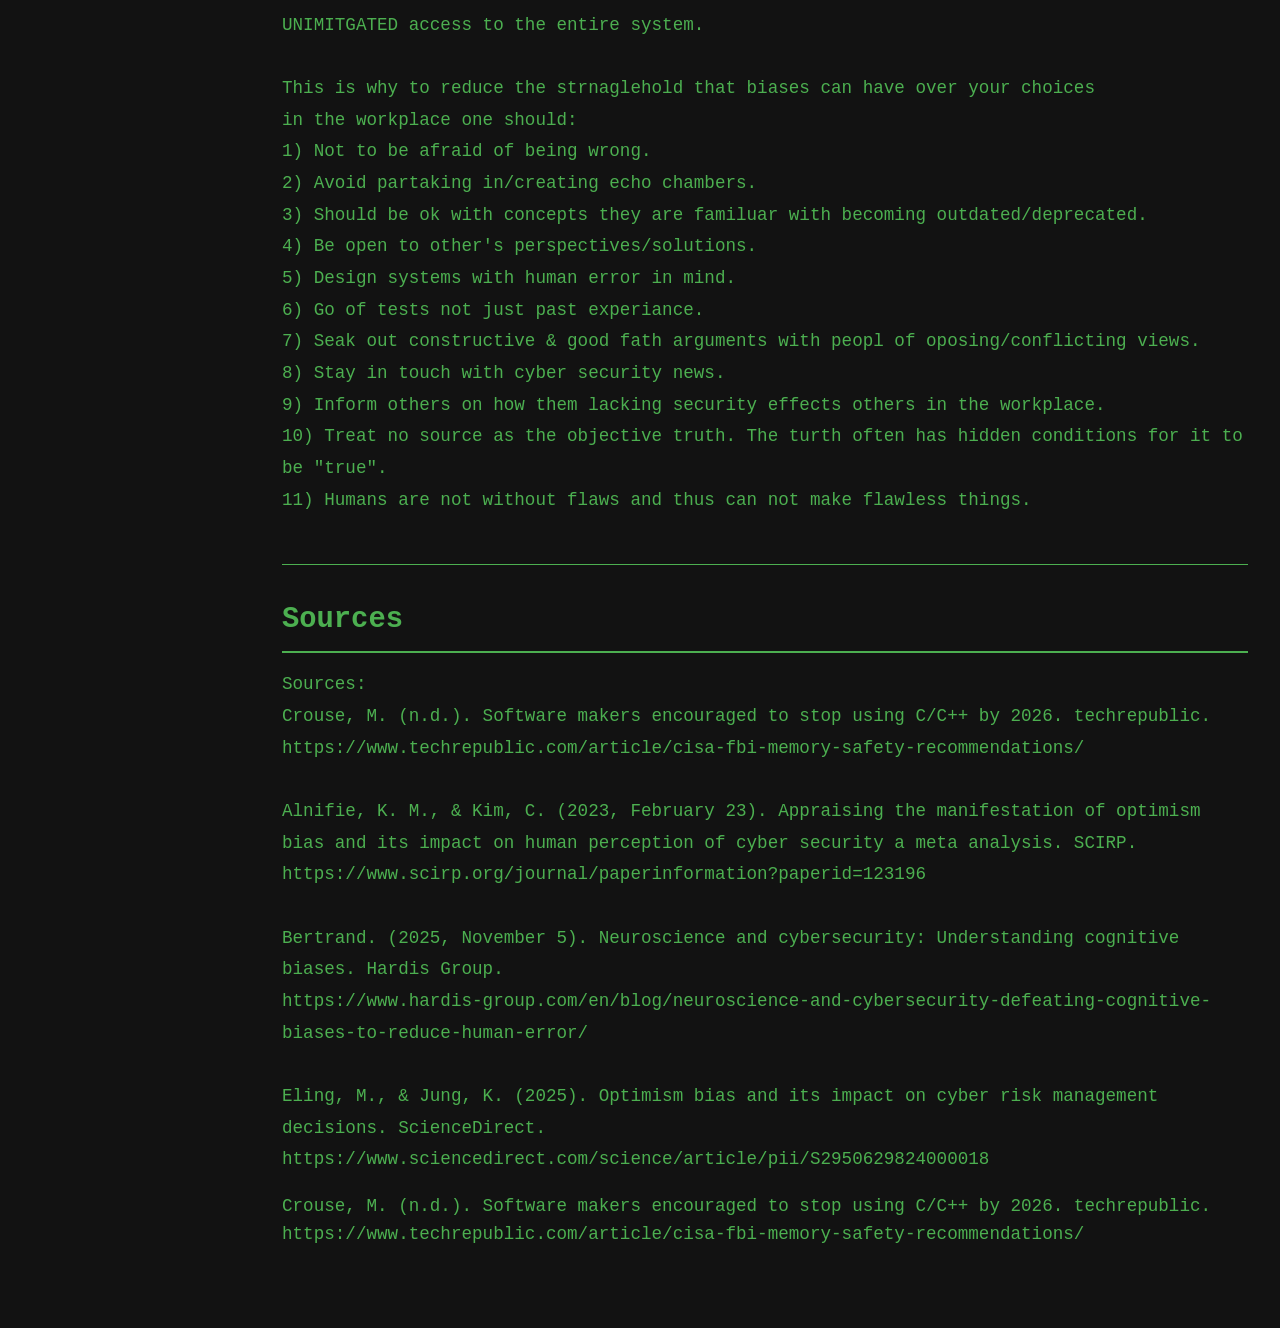
==== commit b0a78acc: "Auto-commit: 2026-02-11 00:56:48" ====
--- a/index.html
+++ b/index.html
@@ -12,7 +12,7 @@
             <ul>
                 <li><a href="#introduction">Why schould schools care?</a></li>
                 <li><a href="#confirmation-bias">Misconceptions about cyber security</a></li>
-                <li><a href="#optimism-bias">Optimism Bias</a></li>
+                <li><a href="#optimism-bias">How to improve cybersecurity</a></li>
                 <li><a href="#examples">Examples</a></li>
                 <li><a href="#solutions">Solutions</a></li>
                 <li><a href="#sources">Sources</a></li>
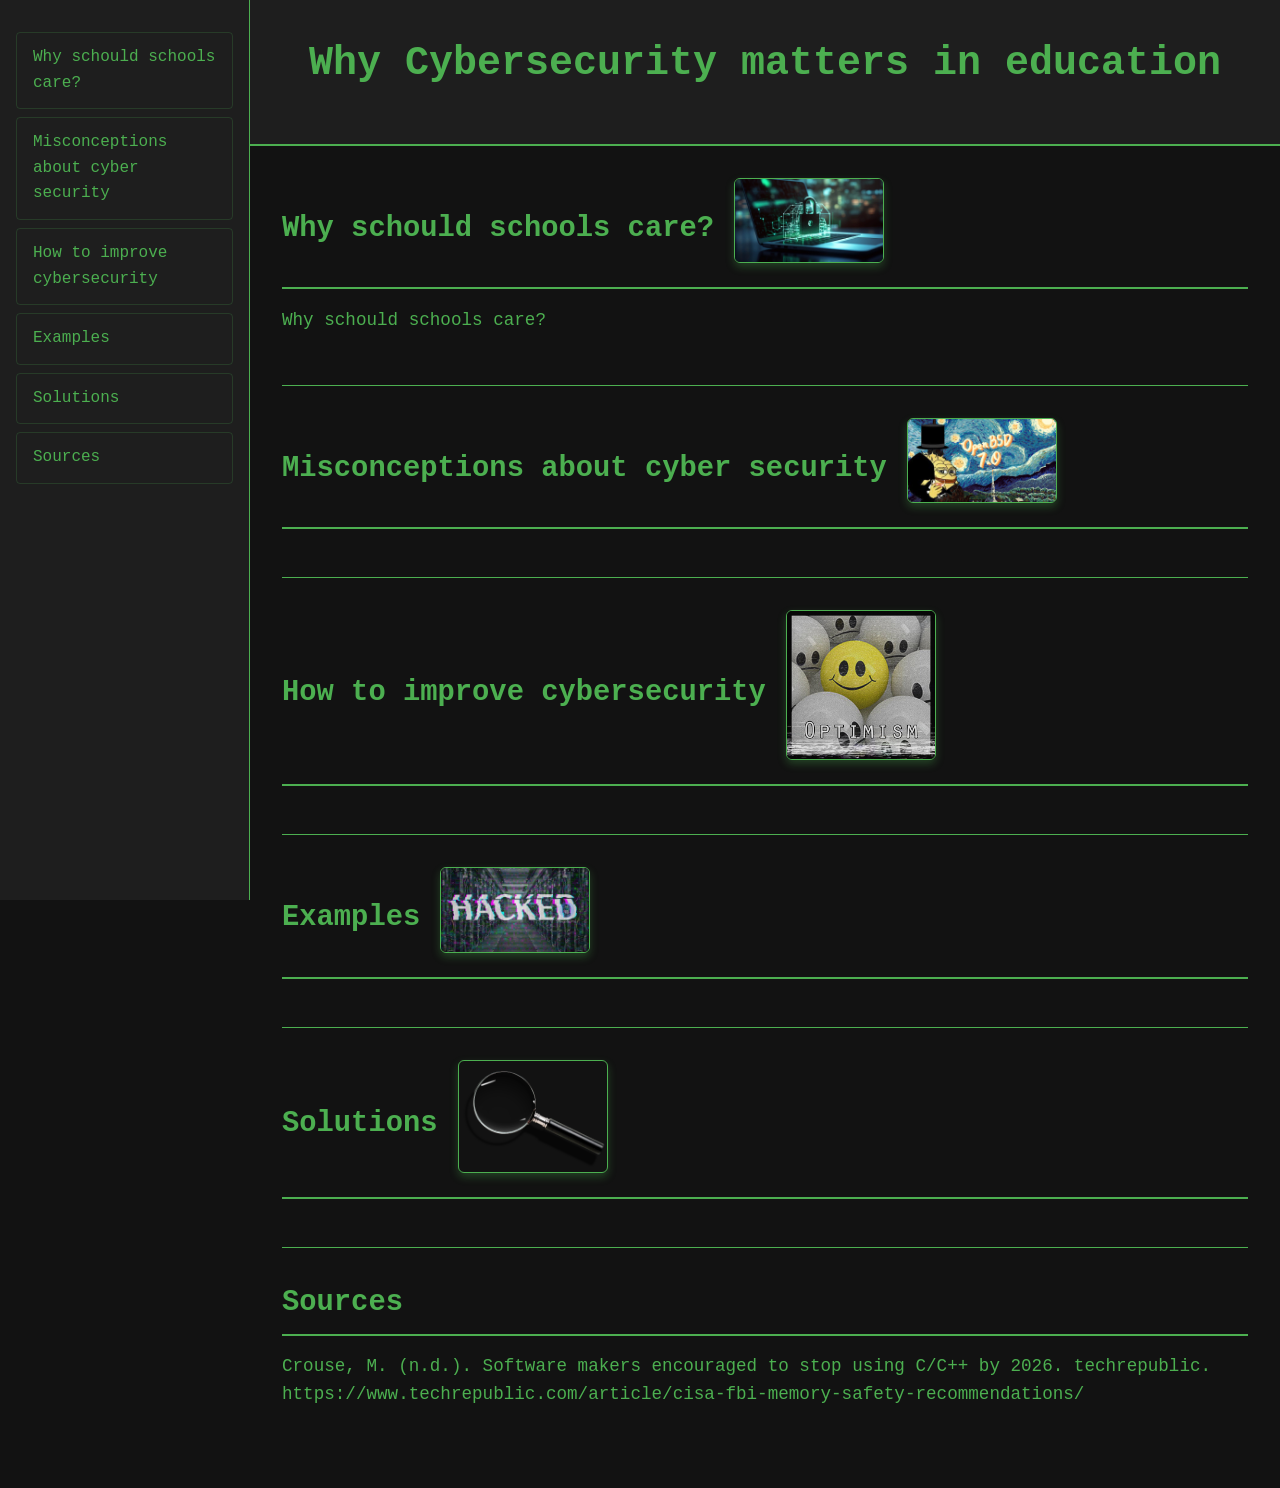
==== commit 988d9edd: "Auto-commit: 2026-02-11 01:04:39" ====
--- a/index.html
+++ b/index.html
@@ -70,6 +70,6 @@
         </main>
     </div>
 
-    <script src="app.js"></script>
+    <script src="app.js?v=1"></script>
 </body>
 </html>
